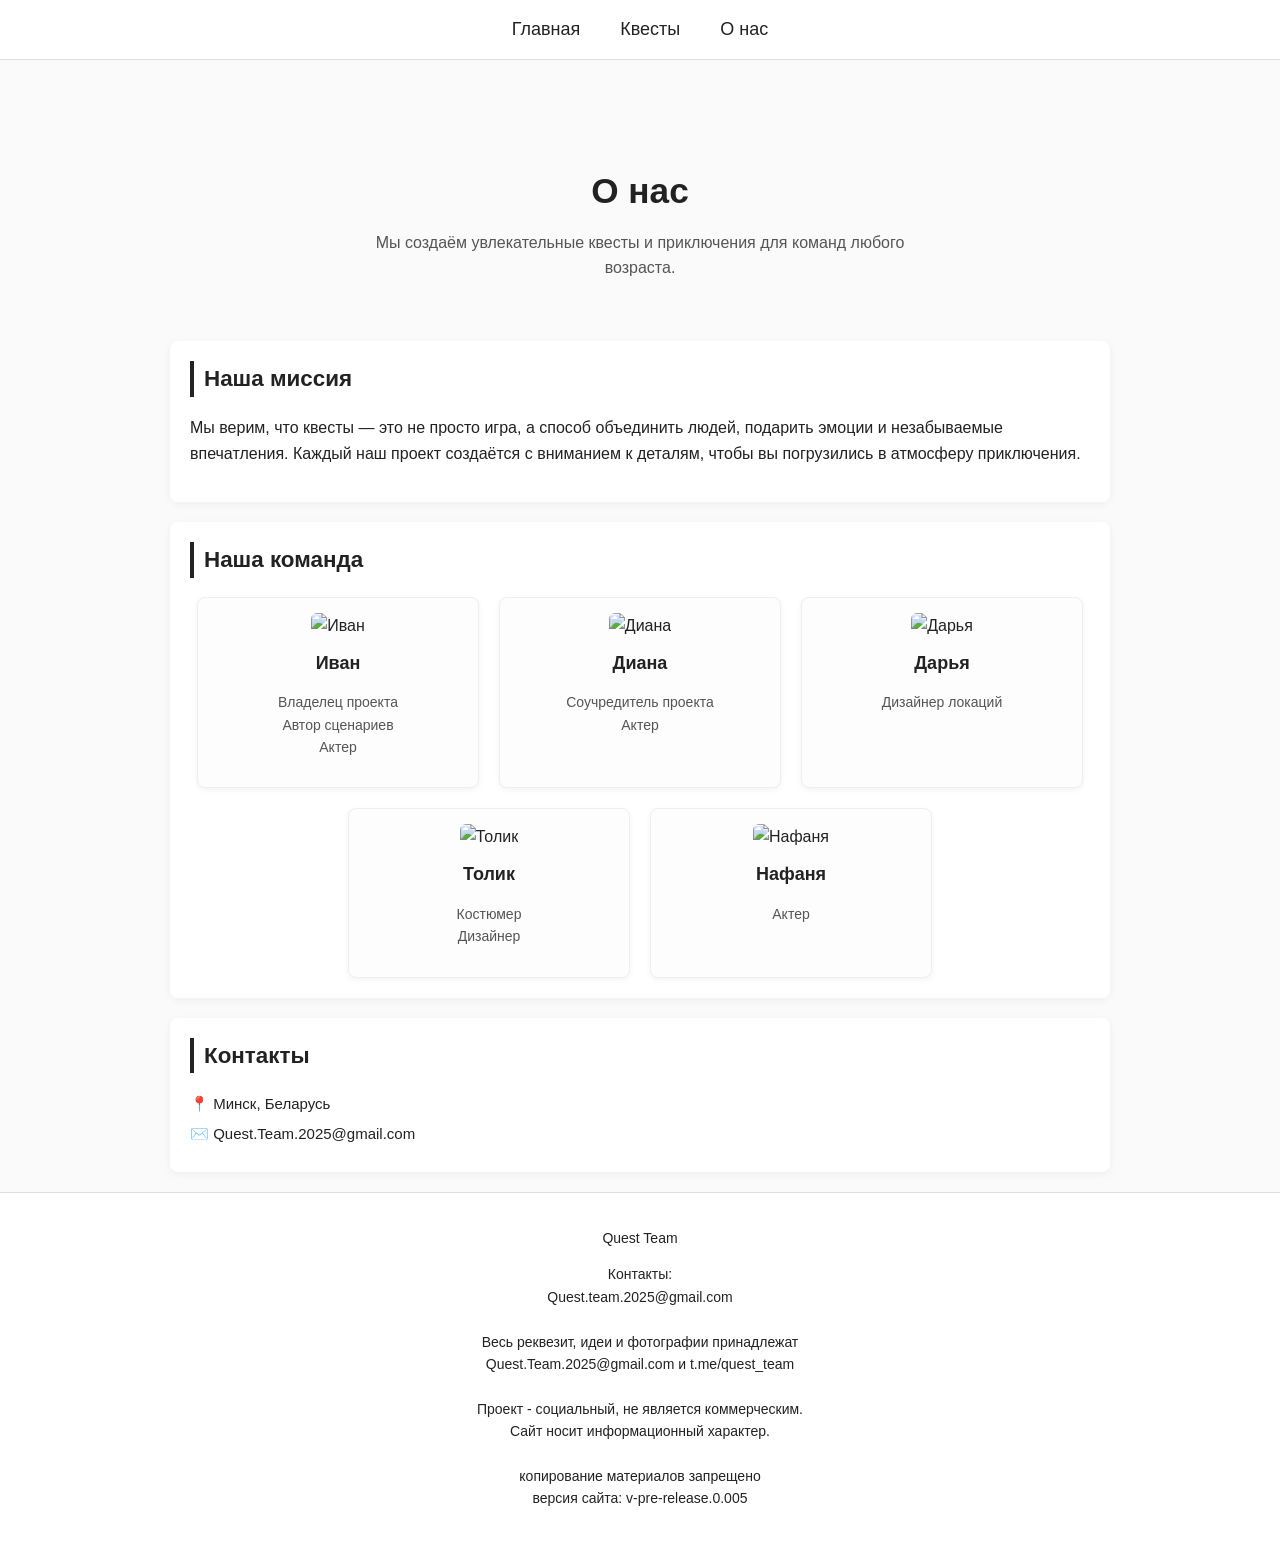
==== about.html @ dacb0dd6 "Update about.html" ====
<!DOCTYPE html>
<html lang="ru">
<head>
  <meta charset="UTF-8">
  <title>О нас</title>
  <meta name="viewport" content="width=device-width, initial-scale=1.0">
  <!-- Подключаем шрифт Akony -->
  <link href="https://fonts.cdnfonts.com/css/akony" rel="stylesheet">
  <link rel="stylesheet" href="about.css">
</head>
<body>

<header class="top-menu">
    <nav>
        <a href="index.html">Главная</a>
        <a href="quests.html">Квесты</a>
        <a href="about.html">О нас</a>
    </nav>
</header>

  <!-- Заголовок -->
  <header class="page-header">
    <h1>О нас</h1>
    <p>Мы создаём увлекательные квесты и приключения для команд любого возраста.</p>
  </header>

  <!-- Описание -->
  <section class="about">
    <h2>Наша миссия</h2>
    <p>
      Мы верим, что квесты — это не просто игра, а способ объединить людей,
      подарить эмоции и незабываемые впечатления. Каждый наш проект создаётся
      с вниманием к деталям, чтобы вы погрузились в атмосферу приключения.
    </p>
  </section>

  <!-- Команда -->
  <section class="team">
    <h2>Наша команда</h2>
    <div class="team-grid">
      <div class="team-card">
        <img src="img/team1.jpg" alt="Иван">
        <h3>Иван</h3>
        <p>Владелец проекта<br>Автор сценариев<br>Актер</p>
      </div>
      <div class="team-card">
        <img src="img/team2.jpg" alt="Диана">
        <h3>Диана</h3>
        <p>Соучредитель проекта<br>Актер</p>
      </div>
      <div class="team-card">
        <img src="team3.jpg" alt="Дарья">
        <h3>Дарья</h3>
        <p>Дизайнер локаций</p>
      </div>
      <div class="team-card">
        <img src="img/team4.jpg" alt="Толик">
        <h3>Толик</h3>
        <p>Костюмер<br>Дизайнер</p>
      </div>
      <div class="team-card">
        <img src="img/team5.jpg" alt="Нафаня">
        <h3>Нафаня</h3>
        <p>Актер</p>
      </div>
    </div>
  </section>

  <!-- Контакты -->
  <section class="contacts">
    <h2>Контакты</h2>
    <p>📍 Минск, Беларусь</p>
    <p>✉️ Quest.Team.2025@gmail.com</p>
  </section>

  <footer class="footer">
    <p>Quest Team</p>
    <p>Контакты:<br>Quest.team.2025@gmail.com<br> <br>Весь реквезит, идеи и фотографии принадлежат<br>Quest.Team.2025@gmail.com и t.me/quest_team<br><br>Проект - социальный, не является коммерческим. <br>Сайт носит информационный характер.<br><br> копирование материалов запрещено<br>версия сайта: v-pre-release.0.005</p>
  </footer>
  
</body>
</html>
---- about.css ----
/* Горизонтальное меню */
.top-menu {
    width: 100%;
    background: #ffffff;
    border-bottom: 1px solid #ddd;
    padding: 15px 0;
    position: sticky;
    top: 0;
    z-index: 1000;
}

.top-menu nav {
    display: flex;
    justify-content: center;
    gap: 40px;
}

.top-menu a {
    text-decoration: none;
    color: #222;
    font-size: 18px;
    font-family: Arial, sans-serif;
    transition: 0.2s;
}

.top-menu a:hover {
    color: #555;
}

/* Общие настройки */
body {
  font-family: "Segoe UI", Arial, sans-serif;
  margin: 0;
  padding: 0;
  background: #fafafa;
  color: #222;
  line-height: 1.6;
  overflow-x: hidden;
}

/* Кнопка "Назад" */
.back-btn {
  position: fixed;
  top: 20px;
  left: 20px;
  width: 40px;
  height: 40px;
  background: #222;
  color: #fff;
  border-radius: 50%;
  text-align: center;
  line-height: 40px;
  font-size: 20px;
  text-decoration: none;
  box-shadow: 0 2px 6px rgba(0,0,0,0.2);
  transition: background 0.3s;
}
.back-btn:hover {
  background: #555;
}

/* Заголовок страницы */
.page-header {
  text-align: center;
  padding: 80px 20px 40px;
}
.page-header h1 {
  font-size: 2.2rem;
  margin-bottom: 10px;
  font-family: 'Akony', sans-serif; /* применяем Akony */
}
.page-header p {
  font-size: 1rem;
  color: #555;
  max-width: 600px;
  margin: 0 auto;
}

/* Секции */
section {
  max-width: 900px;
  margin: 20px auto;
  padding: 20px;
  background: #fff;
  border-radius: 8px;
  box-shadow: 0 2px 8px rgba(0,0,0,0.05);
}
section h2 {
  margin-top: 0;
  font-size: 1.4rem;
  border-left: 4px solid #222;
  padding-left: 10px;
  font-family: 'Akony', sans-serif; /* заголовки секций тоже Akony */
}

/* Команда */
.team-grid {
  display: flex;
  flex-wrap: wrap;
  gap: 20px;
  justify-content: center;
}
.team-card {
  width: 250px;
  background: #fdfdfd;
  border: 1px solid #eee;
  border-radius: 8px;
  text-align: center;
  padding: 15px;
  box-shadow: 0 2px 6px rgba(0,0,0,0.05);
}
.team-card img {
  width: 100%;
  height: 180px;
  object-fit: cover;
  border-radius: 6px;
}
.team-card h3 {
  margin: 10px 0 5px;
  font-size: 18px;
  font-family: 'Akony', sans-serif; /* имена участников тоже Akony */
}
.team-card p {
  font-size: 14px;
  color: #555;
}

/* Контакты */
.contacts p {
  margin: 6px 0;
  font-size: 15px;
}

/* 📱 Адаптация для телефонов */
@media (max-width: 600px) {
  .page-header h1 {
    font-size: 1.6rem;
  }
  section {
    margin: 10px;
    padding: 15px;
  }
  .team-card {
    width: 100%;
  }
}

/* Футер */
.footer {
    background: #fff;
    padding: 20px;
    text-align: center;
    border-top: 1px solid #ddd;
    font-size: 14px;
}

.footer p:first-child {
font-family: 'Akony', sans-serif;
}

.footer p:last-child {
font-family: Arial, sans-serif;
}
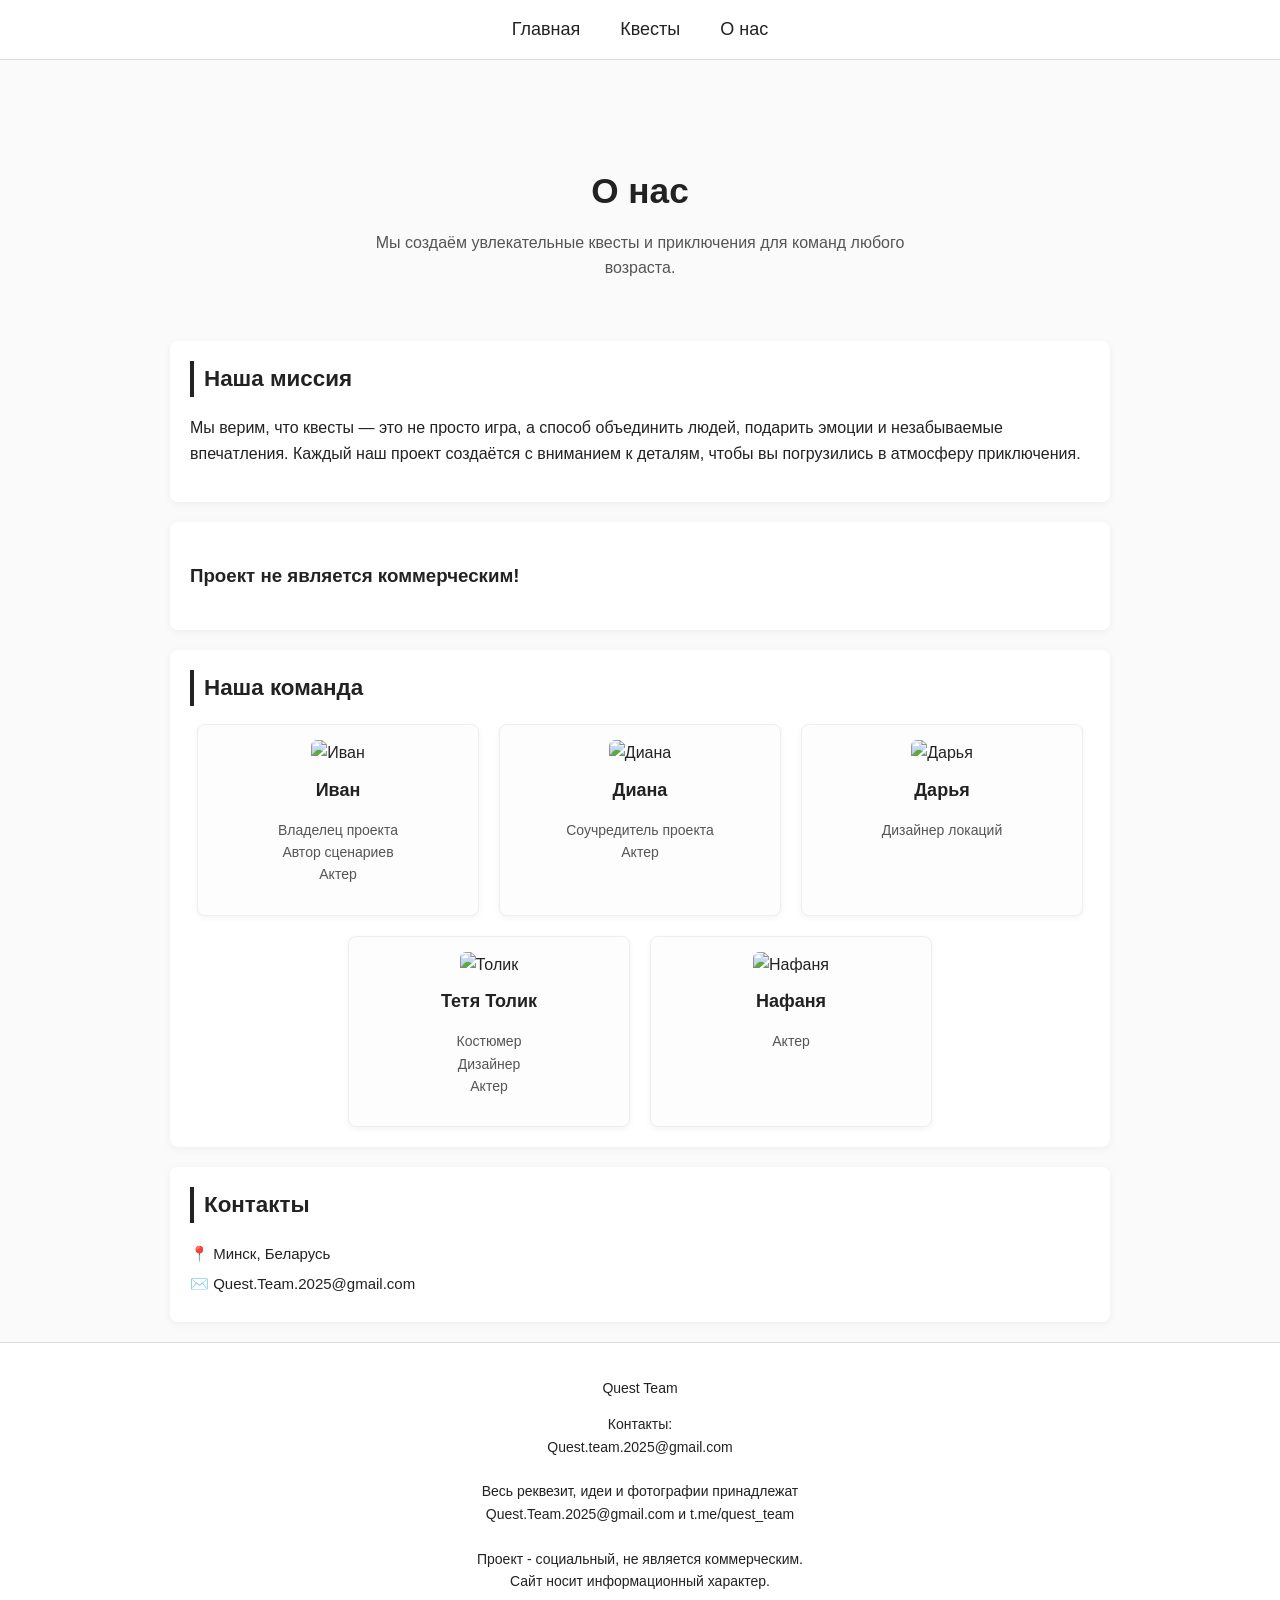
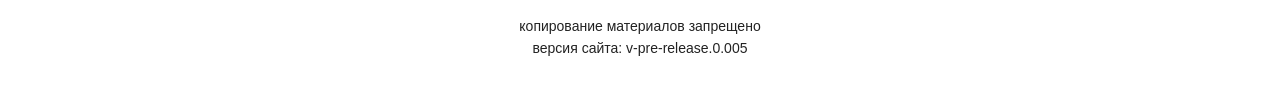
==== commit 15fd4c37: "Update about.html" ====
--- a/about.html
+++ b/about.html
@@ -33,7 +33,10 @@
       с вниманием к деталям, чтобы вы погрузились в атмосферу приключения.
     </p>
   </section>
-
+  <section class="about">
+    <h3>Проект не является коммерческим!</h3>
+  </section>
+  
   <!-- Команда -->
   <section class="team">
     <h2>Наша команда</h2>
@@ -55,8 +58,8 @@
       </div>
       <div class="team-card">
         <img src="img/team4.jpg" alt="Толик">
-        <h3>Толик</h3>
-        <p>Костюмер<br>Дизайнер</p>
+        <h3>Тетя Толик</h3>
+        <p>Костюмер<br>Дизайнер<br>Актер</p>
       </div>
       <div class="team-card">
         <img src="img/team5.jpg" alt="Нафаня">
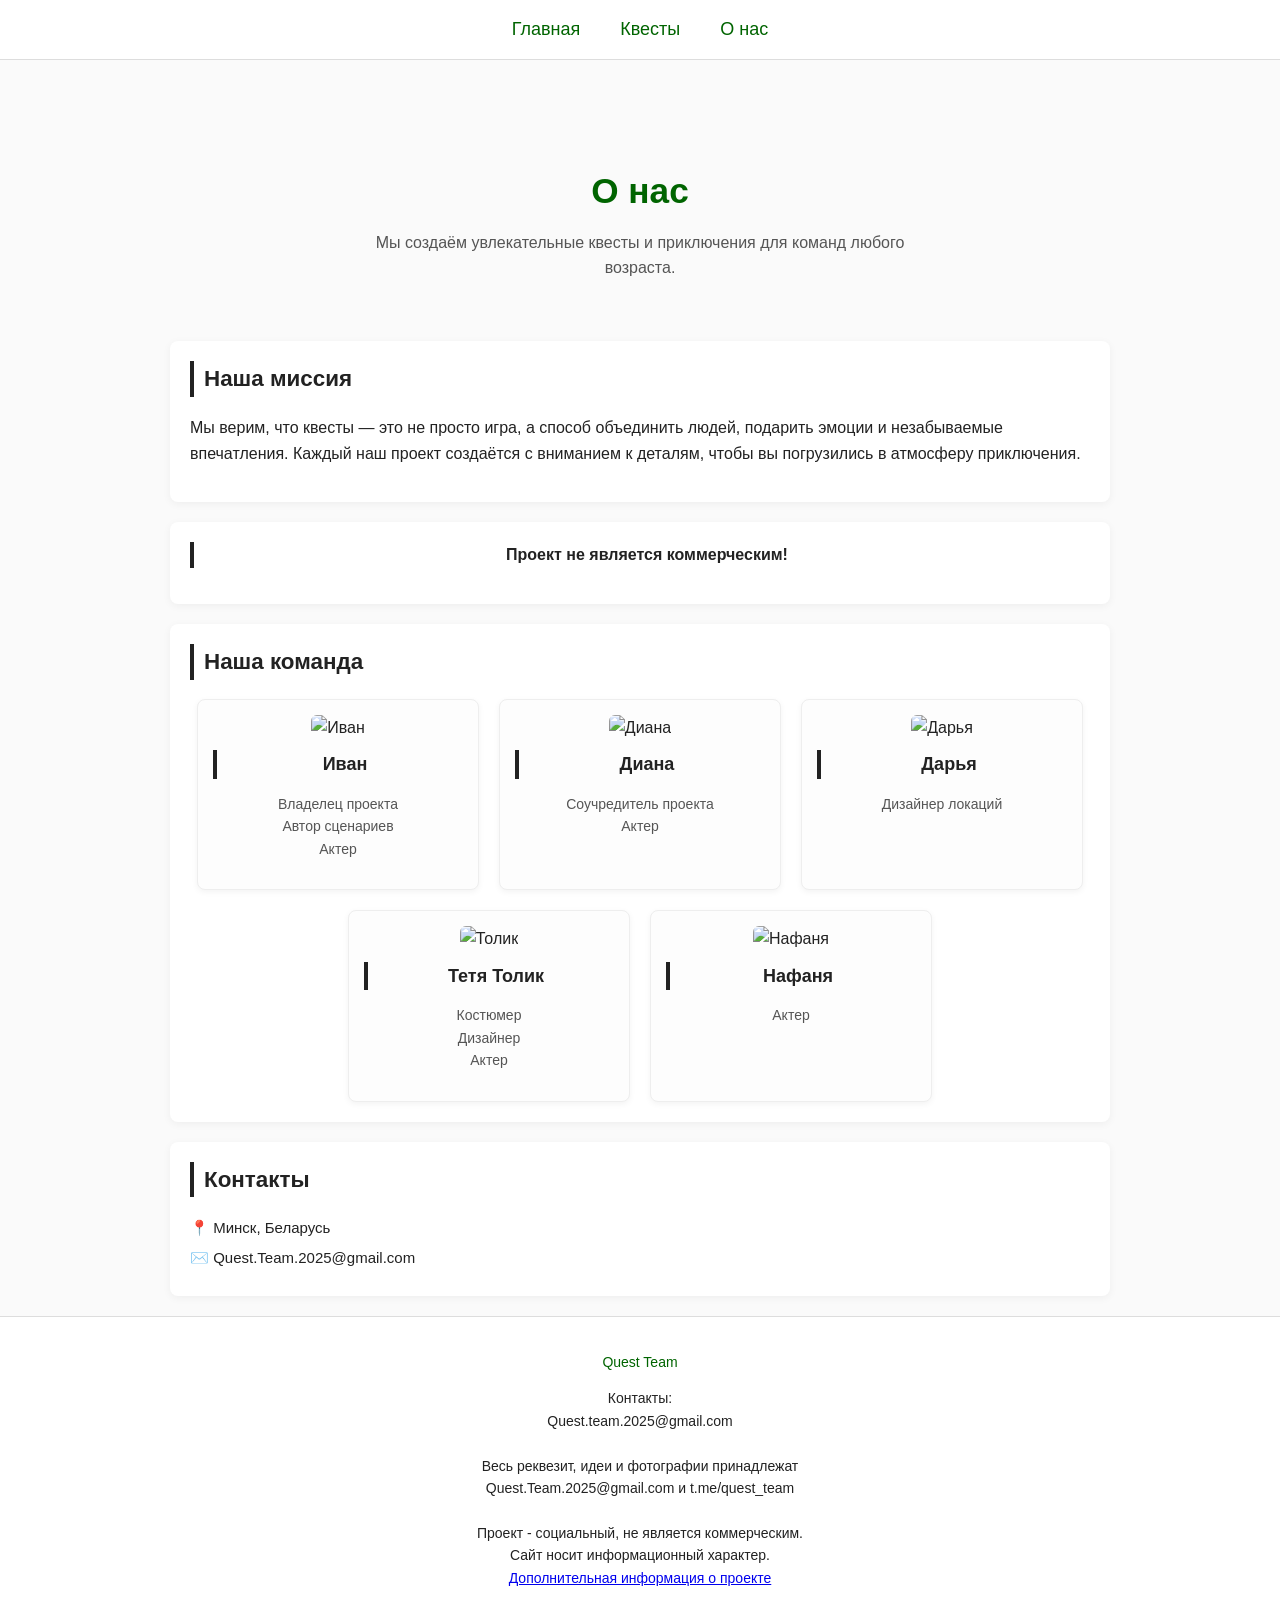
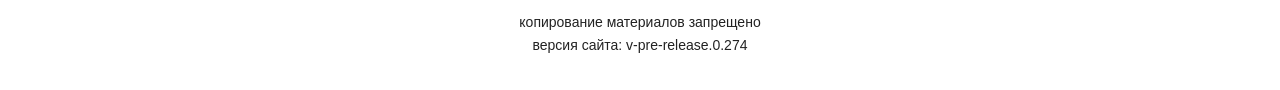
==== commit e5aabe14: "Update about.html" ====
--- a/about.html
+++ b/about.html
@@ -78,7 +78,7 @@
 
   <footer class="footer">
     <p>Quest Team</p>
-    <p>Контакты:<br>Quest.team.2025@gmail.com<br> <br>Весь реквезит, идеи и фотографии принадлежат<br>Quest.Team.2025@gmail.com и t.me/quest_team<br><br>Проект - социальный, не является коммерческим. <br>Сайт носит информационный характер.<br><br> копирование материалов запрещено<br>версия сайта: v-pre-release.0.005</p>
+    <p>Контакты:<br>Quest.team.2025@gmail.com<br> <br>Весь реквезит, идеи и фотографии принадлежат<br>Quest.Team.2025@gmail.com и t.me/quest_team<br><br>Проект - социальный, не является коммерческим. <br>Сайт носит информационный характер.<br><a href="info.html">Дополнительная информация о проекте</a><br><br> копирование материалов запрещено<br>версия сайта: v-pre-release.0.274</p>
   </footer>
   
 </body>
--- a/about.css
+++ b/about.css
@@ -17,7 +17,7 @@
 
 .top-menu a {
     text-decoration: none;
-    color: #222;
+    color: #006400;
     font-size: 18px;
     font-family: Arial, sans-serif;
     transition: 0.2s;
@@ -45,7 +45,7 @@
   left: 20px;
   width: 40px;
   height: 40px;
-  background: #222;
+  background: #006400;
   color: #fff;
   border-radius: 50%;
   text-align: center;
@@ -66,6 +66,7 @@
 }
 .page-header h1 {
   font-size: 2.2rem;
+  color: #006400;
   margin-bottom: 10px;
   font-family: 'Akony', sans-serif; /* применяем Akony */
 }
@@ -88,6 +89,14 @@
 section h2 {
   margin-top: 0;
   font-size: 1.4rem;
+  border-left: 4px solid #222;
+  padding-left: 10px;
+  font-family: 'Akony', sans-serif; /* заголовки секций тоже Akony */
+}
+section h3 {
+  margin-top: 0;
+  font-size: 1rem;
+  text-align: center;
   border-left: 4px solid #222;
   padding-left: 10px;
   font-family: 'Akony', sans-serif; /* заголовки секций тоже Akony */
@@ -155,6 +164,7 @@
 }
 
 .footer p:first-child {
+color: #006400;
 font-family: 'Akony', sans-serif;
 }
 
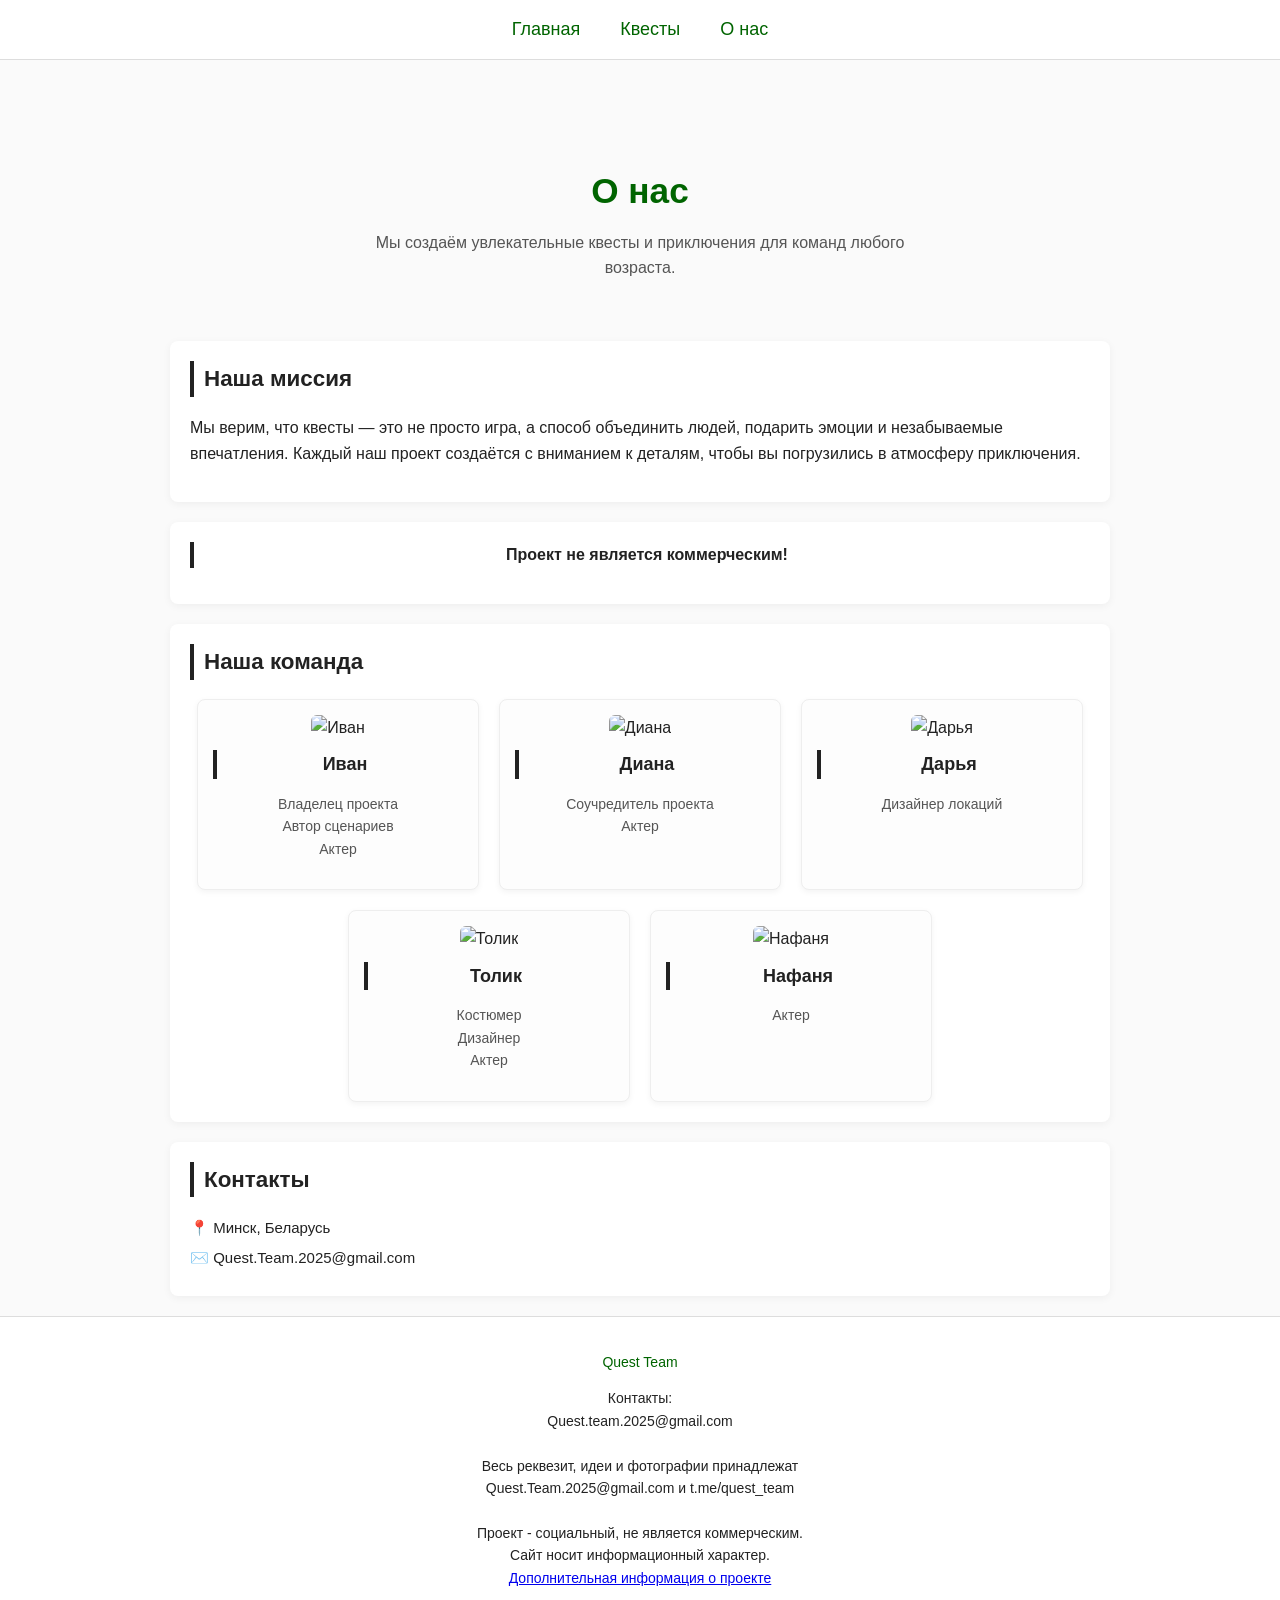
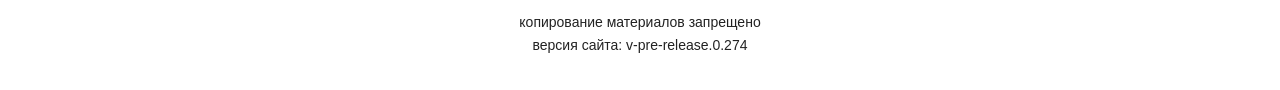
==== commit 61ee6364: "Update about.html" ====
--- a/about.html
+++ b/about.html
@@ -58,7 +58,7 @@
       </div>
       <div class="team-card">
         <img src="img/team4.jpg" alt="Толик">
-        <h3>Тетя Толик</h3>
+        <h3>Толик</h3>
         <p>Костюмер<br>Дизайнер<br>Актер</p>
       </div>
       <div class="team-card">
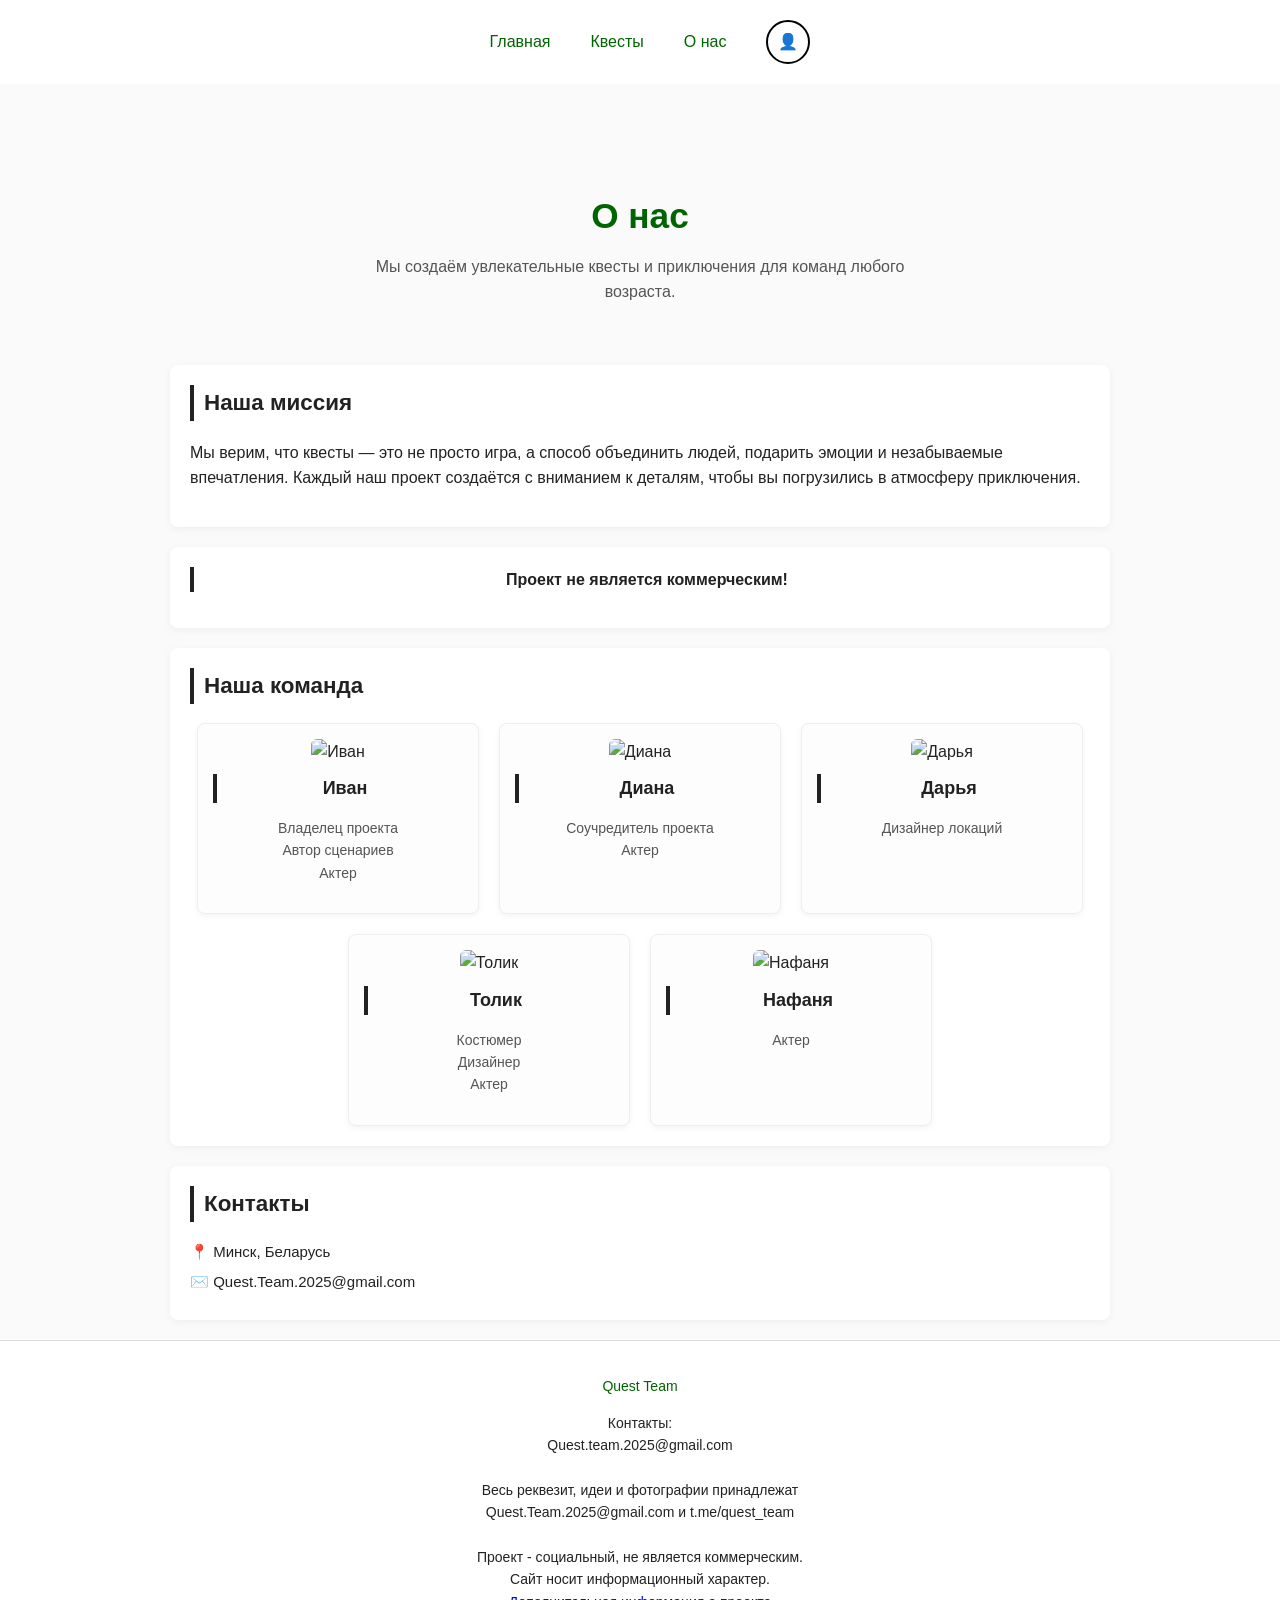
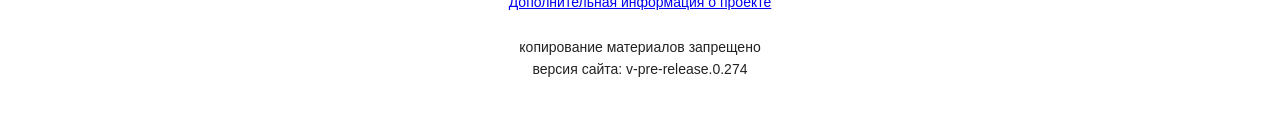
==== commit 9c4705fb: "Update about.html" ====
--- a/about.html
+++ b/about.html
@@ -11,10 +11,18 @@
 <body>
 
 <header class="top-menu">
-    <nav>
-        <a href="index.html">Главная</a>
-        <a href="quests.html">Квесты</a>
-        <a href="about.html">О нас</a>
+    <nav class="top-menu">
+  <ul>
+    <li><a href="index.html">Главная</a></li>
+    <li><a href="quests.html">Квесты</a></li>
+    <li><a href="about.html">О нас</a></li>
+    <!-- Кнопка личного кабинета -->
+    <li>
+      <a href="profile.html" class="profile-btn" title="Личный кабинет">
+        <span class="icon">👤</span>
+      </a>
+    </li>
+  </ul>
     </nav>
 </header>
 
--- a/about.css
+++ b/about.css
@@ -1,30 +1,49 @@
 /* Горизонтальное меню */
 .top-menu {
-    width: 100%;
-    background: #ffffff;
-    border-bottom: 1px solid #ddd;
-    padding: 15px 0;
-    position: sticky;
-    top: 0;
-    z-index: 1000;
+  background: #fff;
+  padding: 10px 20px;
+}
+.top-menu ul {
+  list-style: none;
+  margin: 0;
+  padding: 0;
+  display: flex;
+  text-align: center;
+  justify-content: center;
+  align-items: center;
+  gap: 20px;
+}
+.top-menu li {
+  margin-left: 20px;
+}
+.top-menu a {
+  color: #006400;
+  text-decoration: none;
+  font-size: 16px;
+  transition: color 0.3s;
+}
+.top-menu a:hover {
+  color: #cc0000;
 }
 
-.top-menu nav {
-    display: flex;
-    justify-content: center;
-    gap: 40px;
+/* Кнопка личного кабинета */
+.profile-btn {
+  display: inline-block;
+  width: 40px;
+  height: 40px;
+  background: transparent;
+  color: #000;
+  border: 2px solid #000;
+  border-radius: 50%;
+  text-align: center;
+  line-height: 40px;
+  font-size: 20px;
+  transition: background 0.3s, transform 0.2s, color 0.3s;
 }
-
-.top-menu a {
-    text-decoration: none;
-    color: #006400;
-    font-size: 18px;
-    font-family: Arial, sans-serif;
-    transition: 0.2s;
-}
-
-.top-menu a:hover {
-    color: #555;
+.profile-btn:hover {
+  background: #000;
+  color: #fff;
+  transform: scale(1.1);
 }
 
 /* Общие настройки */
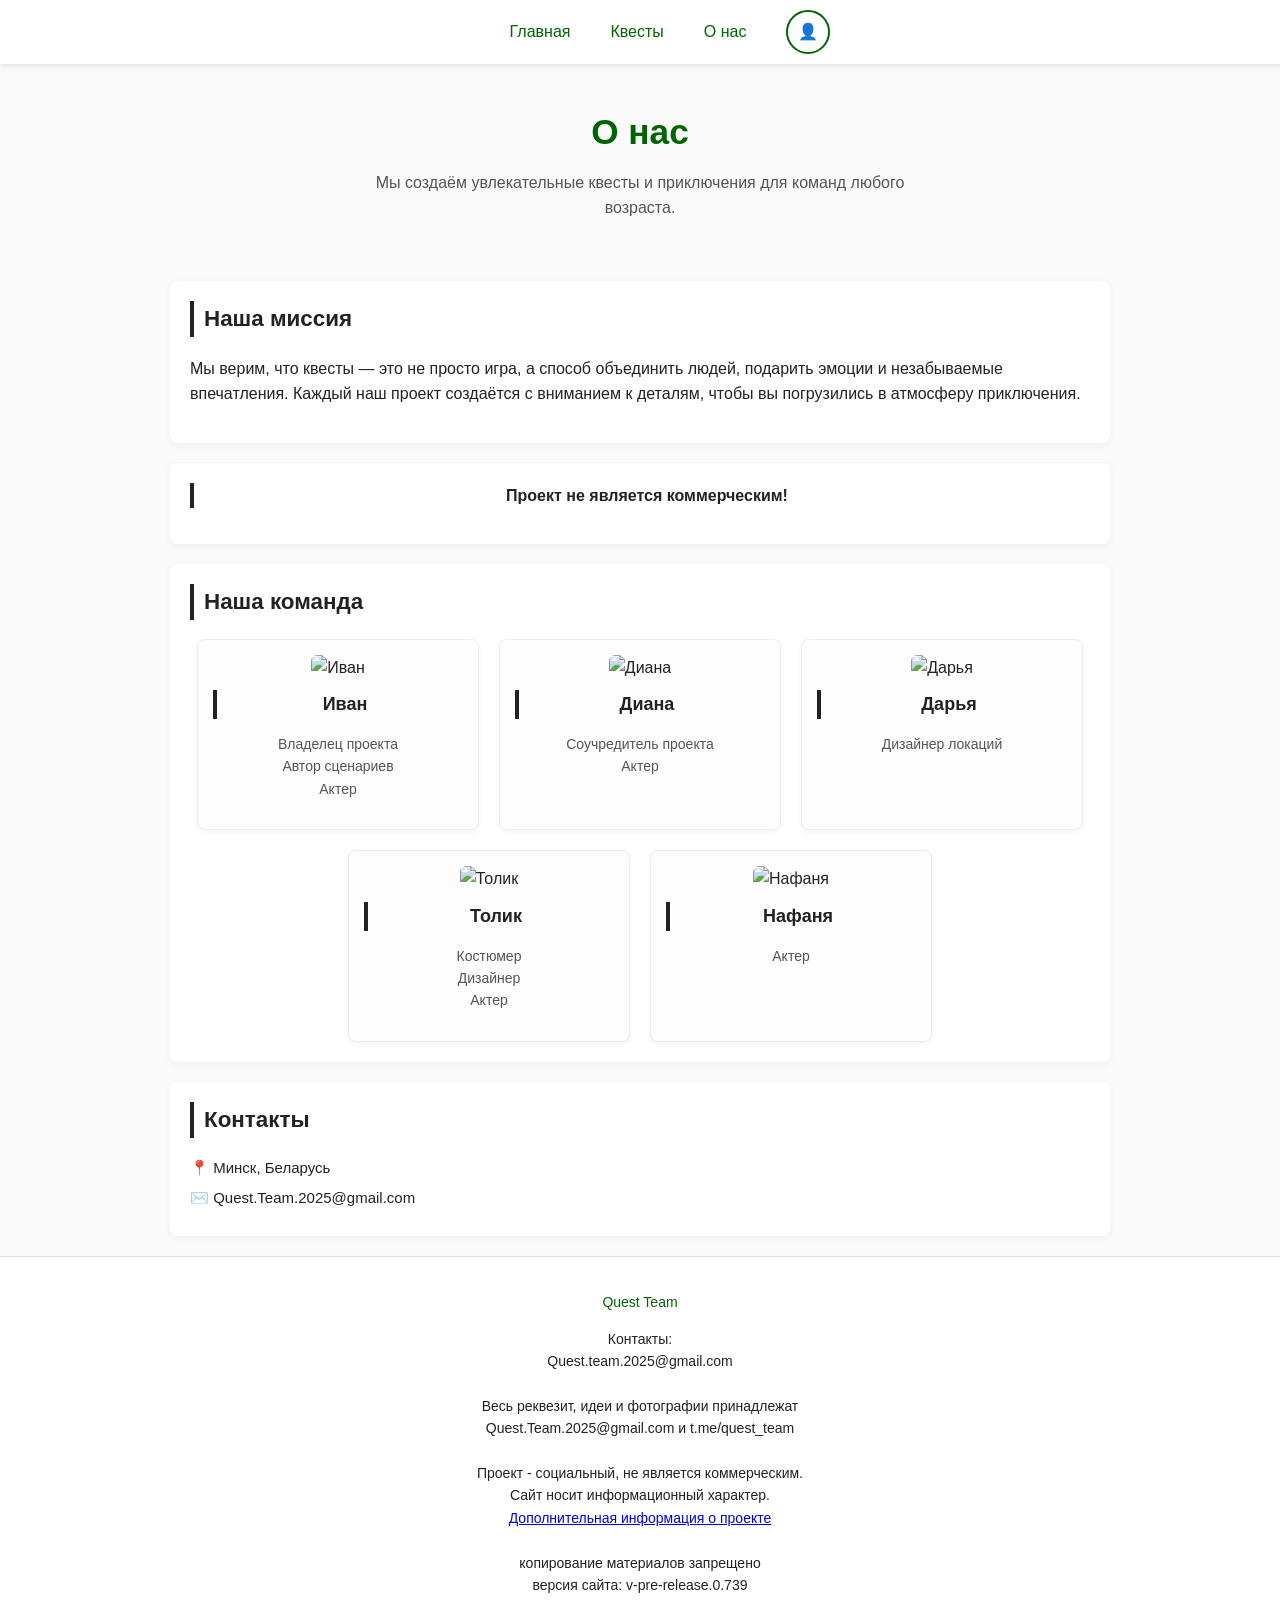
==== commit 61709fce: "Update about.html" ====
--- a/about.html
+++ b/about.html
@@ -86,7 +86,7 @@
 
   <footer class="footer">
     <p>Quest Team</p>
-    <p>Контакты:<br>Quest.team.2025@gmail.com<br> <br>Весь реквезит, идеи и фотографии принадлежат<br>Quest.Team.2025@gmail.com и t.me/quest_team<br><br>Проект - социальный, не является коммерческим. <br>Сайт носит информационный характер.<br><a href="info.html">Дополнительная информация о проекте</a><br><br> копирование материалов запрещено<br>версия сайта: v-pre-release.0.274</p>
+    <p>Контакты:<br>Quest.team.2025@gmail.com<br> <br>Весь реквезит, идеи и фотографии принадлежат<br>Quest.Team.2025@gmail.com и t.me/quest_team<br><br>Проект - социальный, не является коммерческим. <br>Сайт носит информационный характер.<br><a href="info.html">Дополнительная информация о проекте</a><br><br> копирование материалов запрещено<br>версия сайта: v-pre-release.0.739</p>
   </footer>
   
 </body>
--- a/about.css
+++ b/about.css
@@ -1,5 +1,11 @@
 /* Горизонтальное меню */
 .top-menu {
+  position: fixed;
+  top: 0px;
+  left: 0px;
+  width: 100%;
+  z-index: 1000;
+  box-shadow: 0 2px 6px rgba(0,0,0,0.1);
   background: #fff;
   padding: 10px 20px;
 }
@@ -23,7 +29,8 @@
   transition: color 0.3s;
 }
 .top-menu a:hover {
-  color: #cc0000;
+  color: #7ac280;
+  transform: scale(1.2);
 }
 
 /* Кнопка личного кабинета */
@@ -32,8 +39,8 @@
   width: 40px;
   height: 40px;
   background: transparent;
-  color: #000;
-  border: 2px solid #000;
+  color: #006400;
+  border: 2px solid #006400;
   border-radius: 50%;
   text-align: center;
   line-height: 40px;
@@ -41,9 +48,9 @@
   transition: background 0.3s, transform 0.2s, color 0.3s;
 }
 .profile-btn:hover {
-  background: #000;
-  color: #fff;
-  transform: scale(1.1);
+  background: #7ac280;
+  color: #7ac280;
+  transform: scale(1.2);
 }
 
 /* Общие настройки */
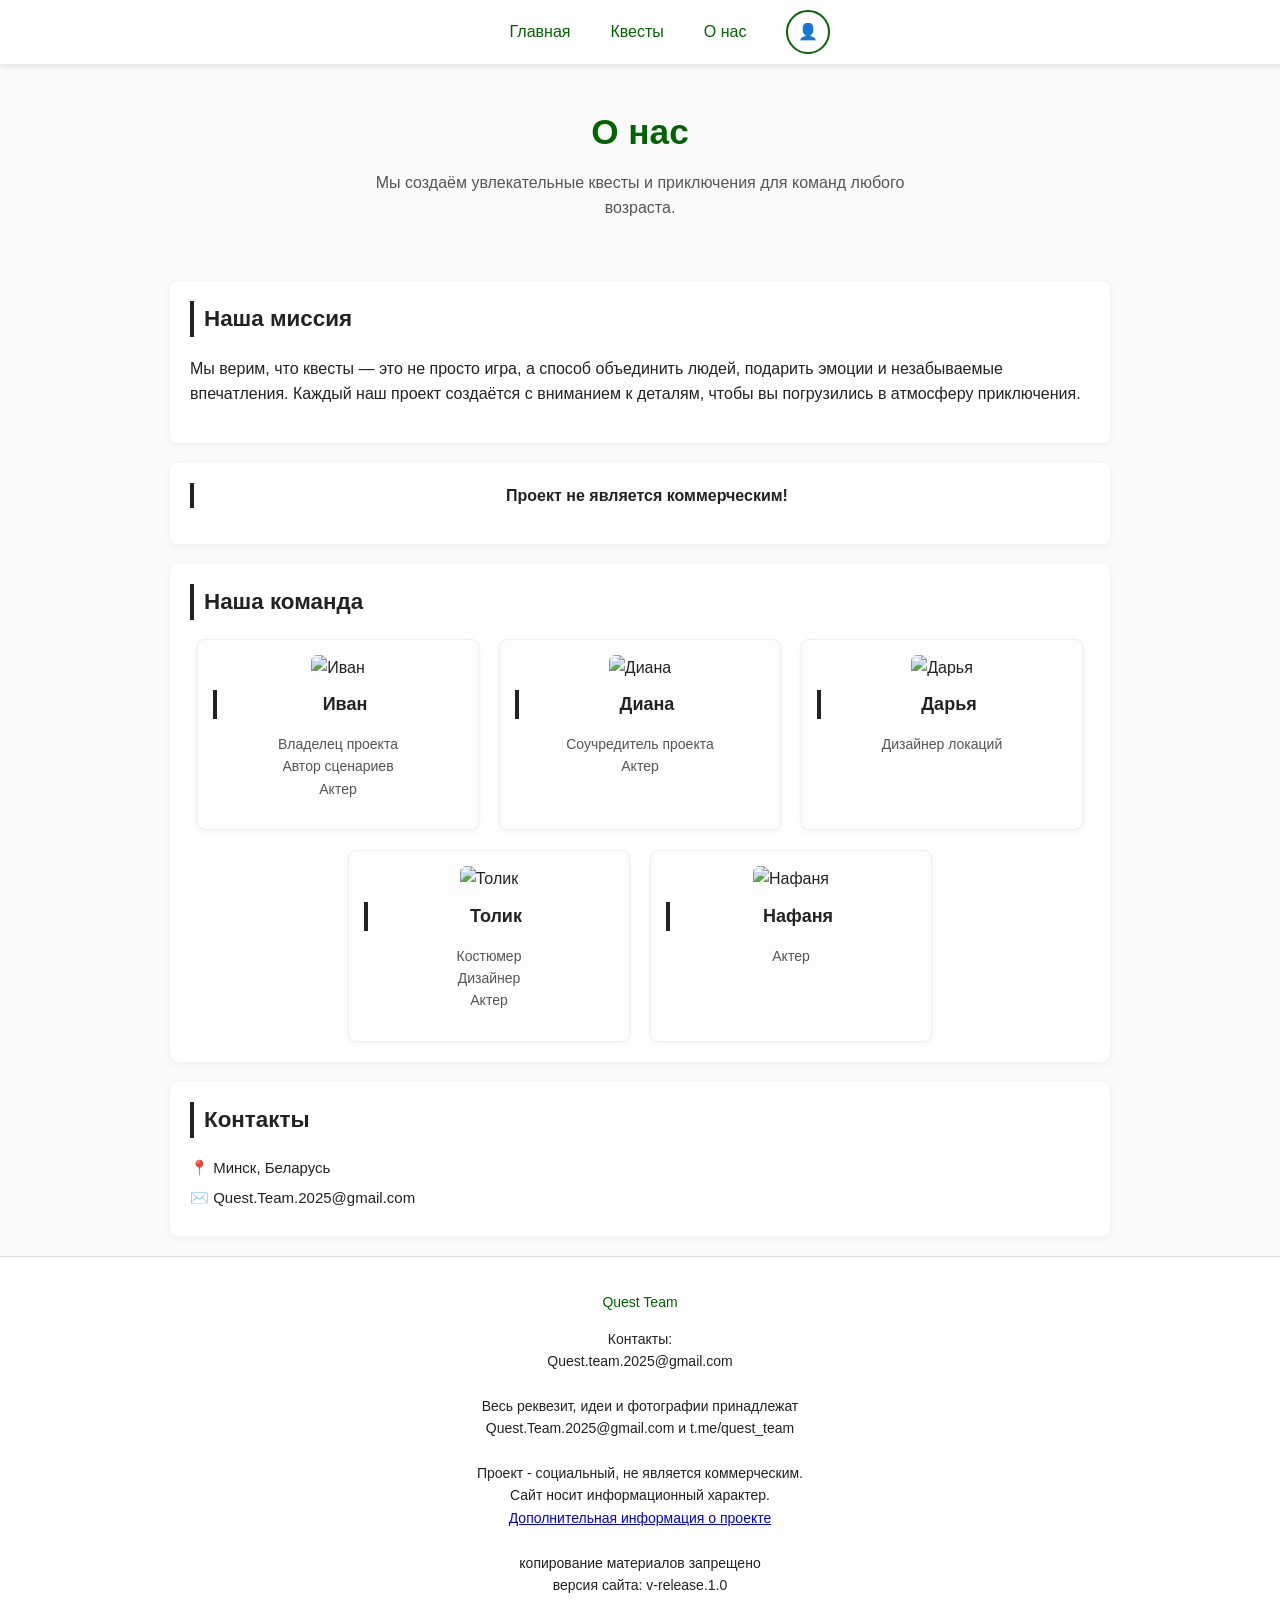
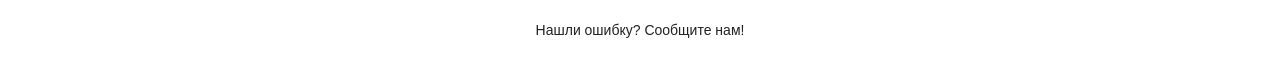
==== commit c5fcb407: "Update about.html" ====
--- a/about.html
+++ b/about.html
@@ -86,8 +86,7 @@
 
   <footer class="footer">
     <p>Quest Team</p>
-    <p>Контакты:<br>Quest.team.2025@gmail.com<br> <br>Весь реквезит, идеи и фотографии принадлежат<br>Quest.Team.2025@gmail.com и t.me/quest_team<br><br>Проект - социальный, не является коммерческим. <br>Сайт носит информационный характер.<br><a href="info.html">Дополнительная информация о проекте</a><br><br> копирование материалов запрещено<br>версия сайта: v-pre-release.0.739</p>
-  </footer>
+    <p>Контакты:<br>Quest.team.2025@gmail.com<br> <br>Весь реквезит, идеи и фотографии принадлежат<br>Quest.Team.2025@gmail.com и t.me/quest_team<br><br>Проект - социальный, не является коммерческим. <br>Сайт носит информационный характер.<br><a href="info.html">Дополнительная информация о проекте</a><br><br> копирование материалов запрещено<br>версия сайта: v-release.1.0<br><br>Нашли ошибку? Сообщите нам!</p>
   
 </body>
 </html>
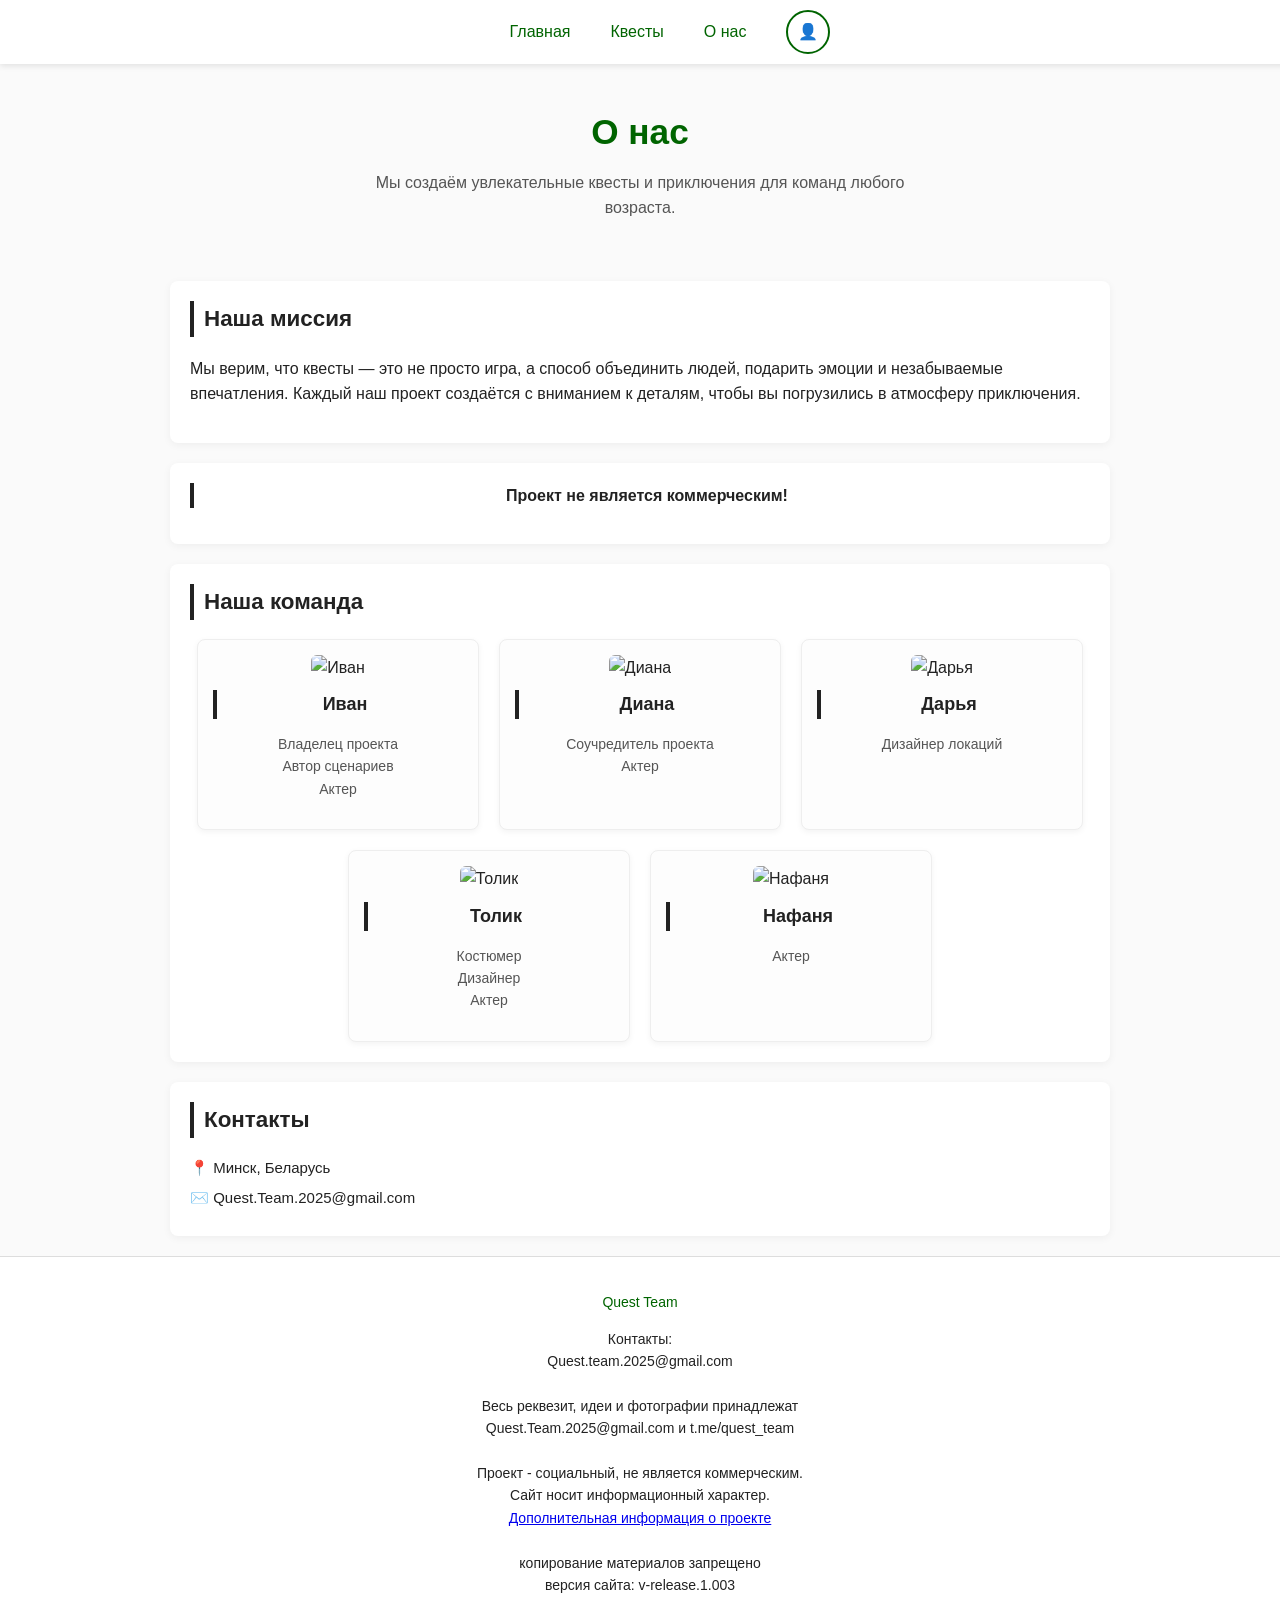
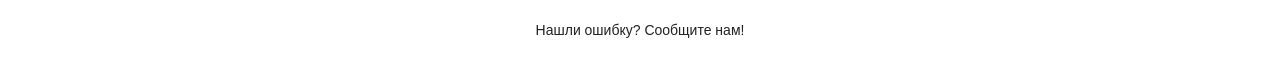
==== commit 161c7a36: "Update about.html" ====
--- a/about.html
+++ b/about.html
@@ -86,7 +86,7 @@
 
   <footer class="footer">
     <p>Quest Team</p>
-    <p>Контакты:<br>Quest.team.2025@gmail.com<br> <br>Весь реквезит, идеи и фотографии принадлежат<br>Quest.Team.2025@gmail.com и t.me/quest_team<br><br>Проект - социальный, не является коммерческим. <br>Сайт носит информационный характер.<br><a href="info.html">Дополнительная информация о проекте</a><br><br> копирование материалов запрещено<br>версия сайта: v-release.1.0<br><br>Нашли ошибку? Сообщите нам!</p>
+    <p>Контакты:<br>Quest.team.2025@gmail.com<br> <br>Весь реквезит, идеи и фотографии принадлежат<br>Quest.Team.2025@gmail.com и t.me/quest_team<br><br>Проект - социальный, не является коммерческим. <br>Сайт носит информационный характер.<br><a href="info.html">Дополнительная информация о проекте</a><br><br> копирование материалов запрещено<br>версия сайта: v-release.1.003<br><br>Нашли ошибку? Сообщите нам!</p>
   
 </body>
 </html>
